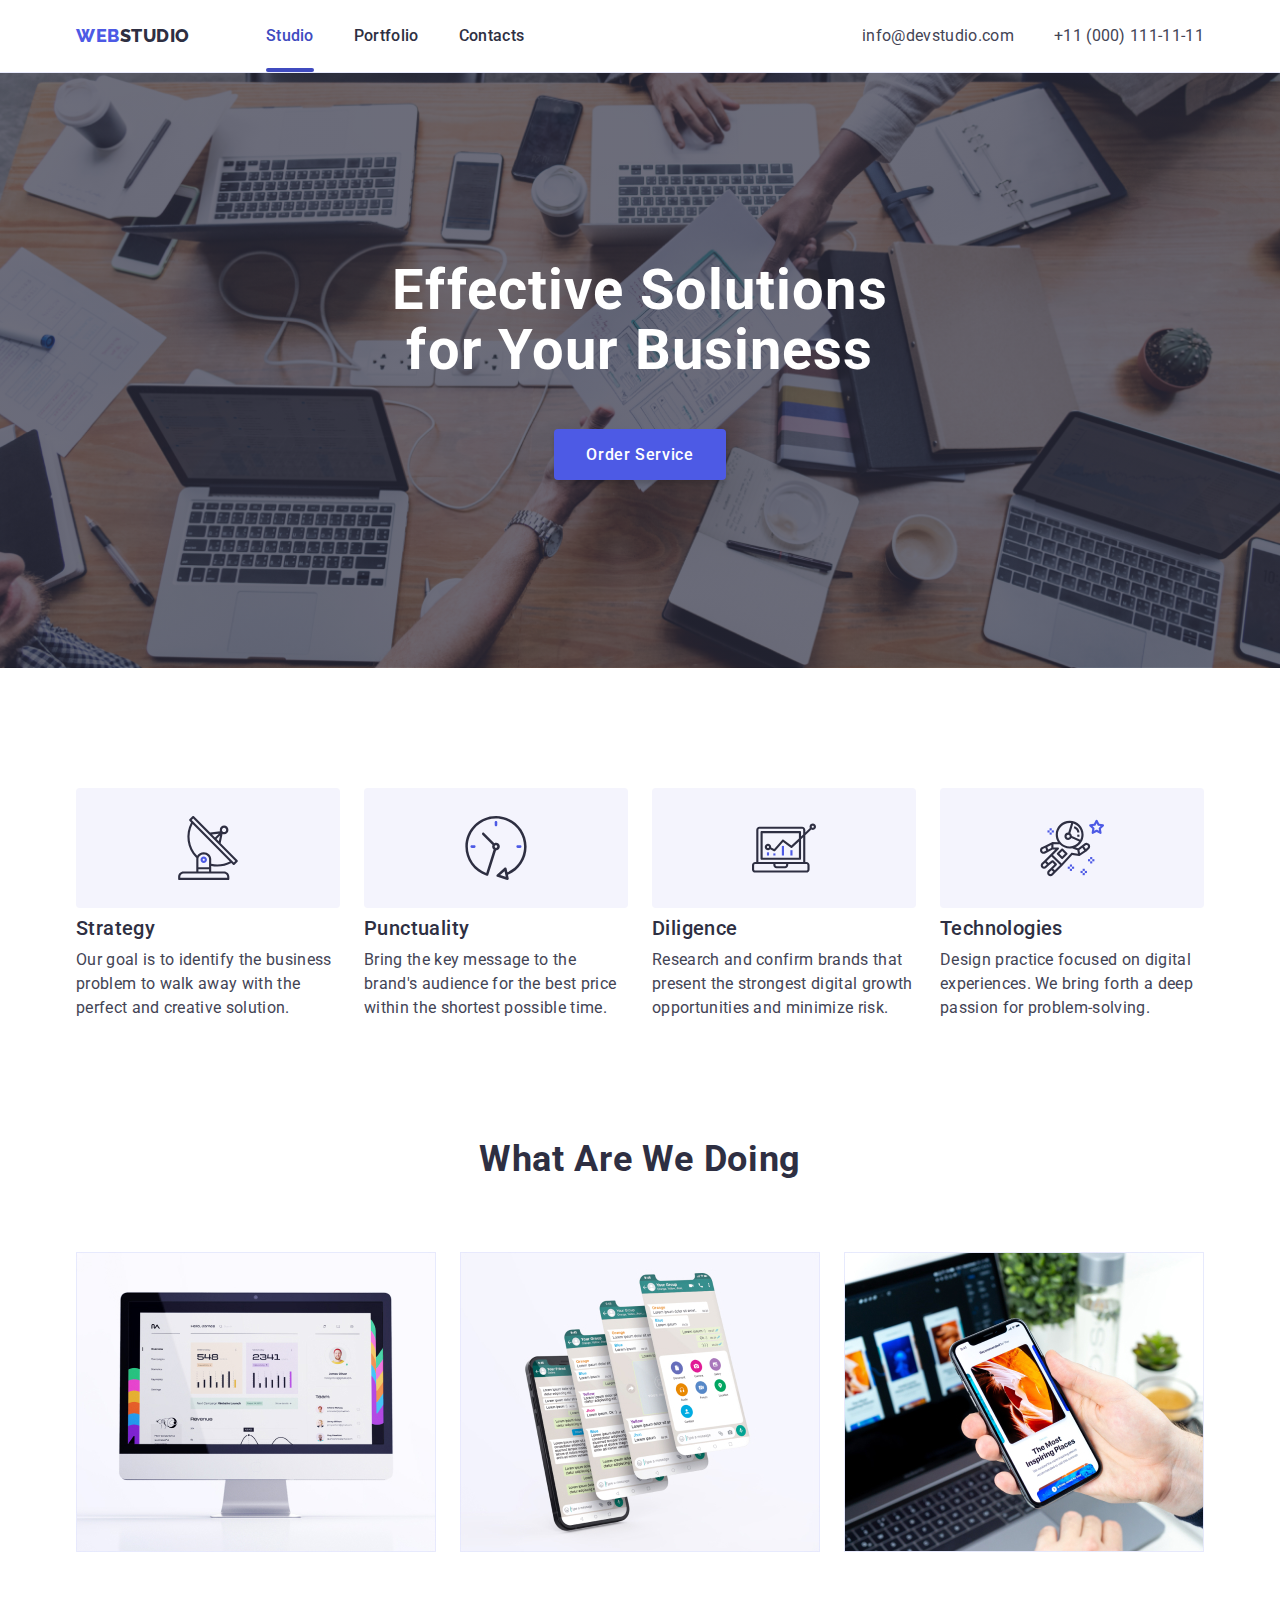
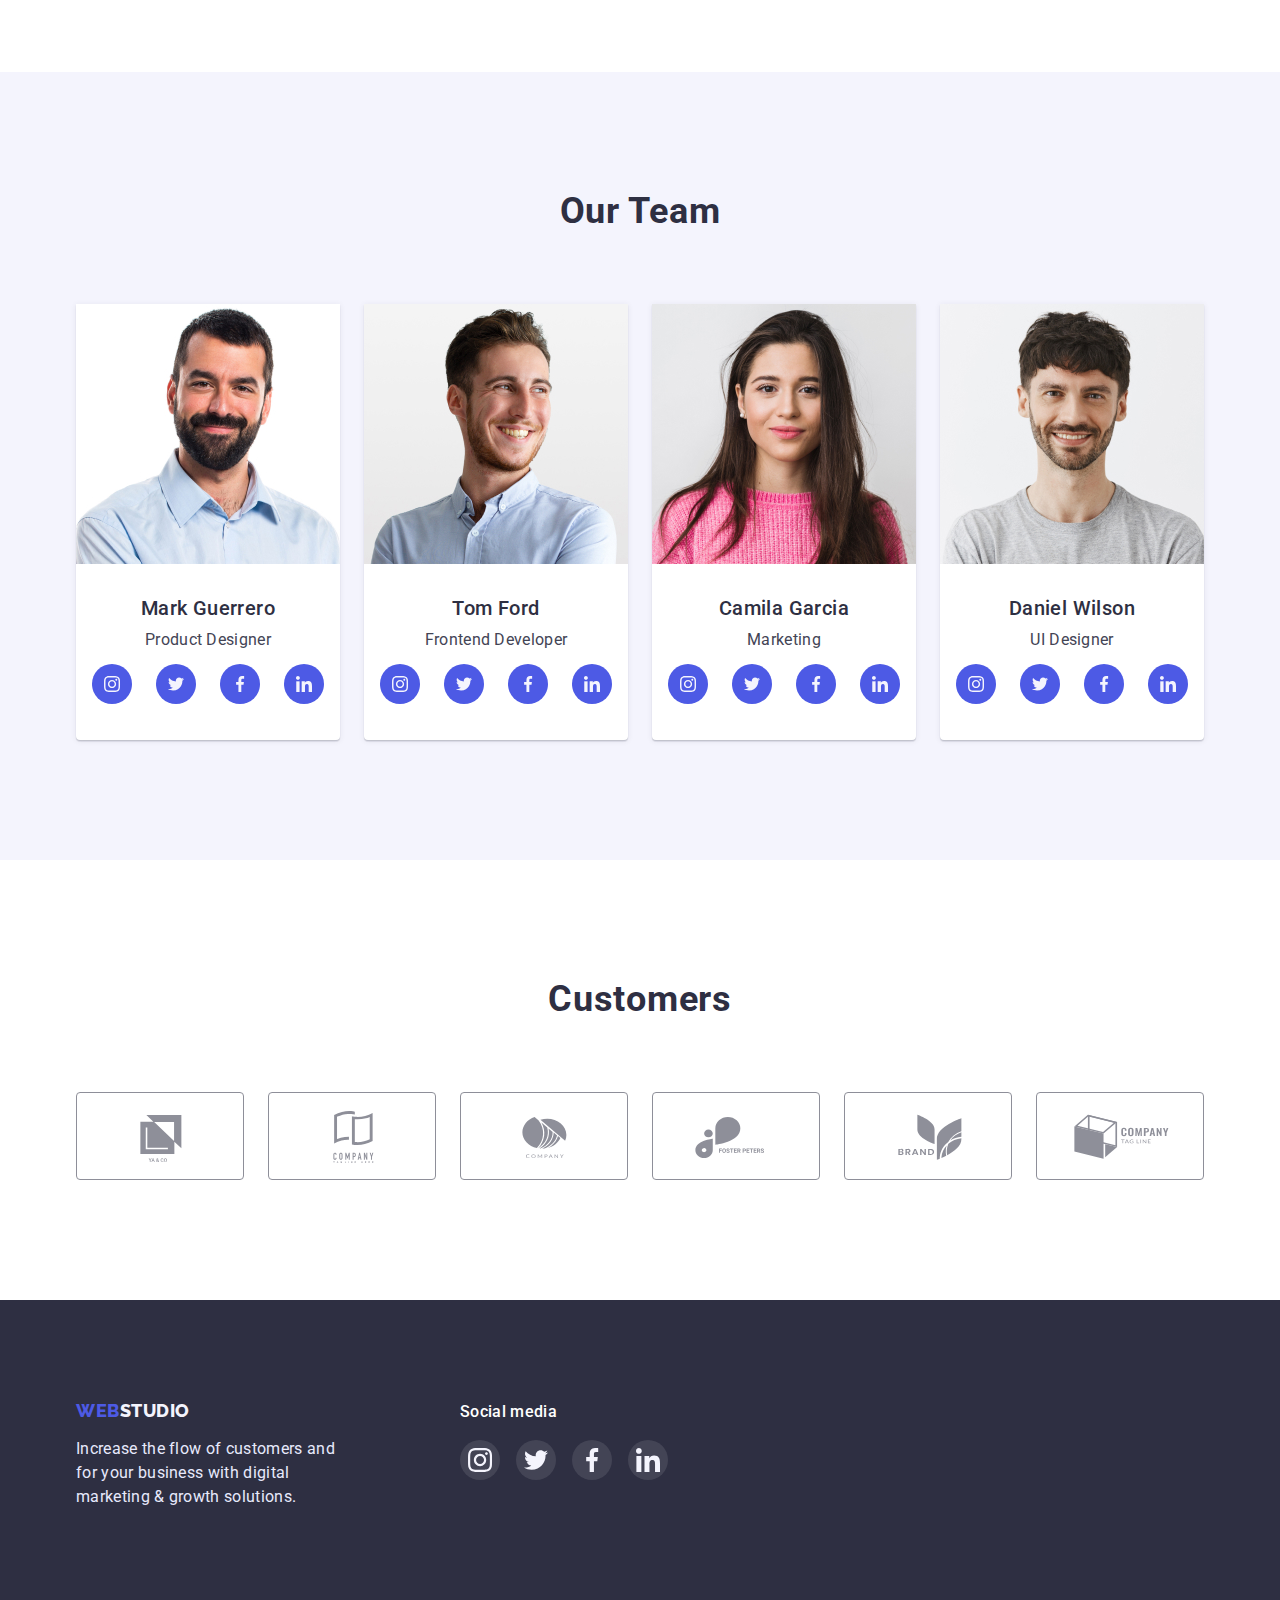
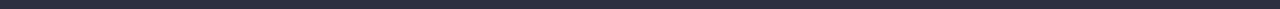
==== index.html @ feeb9d18 "added new files" ====
<!DOCTYPE html>
<html lang="en">
  <head>
    <meta charset="UTF-8" />
    <meta http-equiv="X-UA-Compatible" content="IE=edge" />
    <meta name="viewport" content="width=device-width, initial-scale=1.0" />
    <title>WebStudio</title>
    <link rel="stylesheet" href="./css/normalize.css" />
    <link rel="preconnect" href="https://fonts.googleapis.com" />
    <link rel="preconnect" href="https://fonts.gstatic.com" crossorigin />
    <link
      href="https://fonts.googleapis.com/css2?family=Raleway:wght@700&family=Roboto:wght@400;500;700;900&display=swap"
      rel="stylesheet"
    />
    <link rel="stylesheet" href="./css/styles.css" />
  </head>

  <body>
    <!-- HEADER -->
    <header class="header">
      <div class="container">
        <nav class="navigation">
          <a class="logo link" href="./index.html">
            <span class="logo-web">Web</span>Studio</a
          >
          <ul class="menu list">
            <li class="menu-item">
              <a class="menu-link link active" href="./index.html">Studio</a>
            </li>
            <li class="menu-item">
              <a class="menu-link link" href="./portfolio.html">Portfolio</a>
            </li>
            <li class="menu-item">
              <a class="menu-link link" href="">Contacts</a>
            </li>
          </ul>

          <ul class="contact-block list">
            <li class="contact-item">
              <a class="contact-mail link" href="mailto:info@devstudio.com"
                >info@devstudio.com</a
              >
            </li>
            <li class="contact-item">
              <a class="contact-number link" href="tel:+11(000)111-11-11"
                >+11 (000) 111-11-11</a
              >
            </li>
          </ul>
        </nav>
      </div>
    </header>

    <main>
      <!-- HERO -->
      <section class="hero">
        <div class="container">
          <h1 class="hero-title">Effective Solutions for Your Business</h1>
          <button class="hero-btn" type="button" data-modal-open>Order Service</button>
        </div>
      </section>

      <!--Section 1 Description-->
      <section class="description">
        <div class="container">
          <ul class="main-description list">
            <li class="block-description">
              <h3 class="main-description-title">Strategy</h3>
              <p class="text-description">
                Our goal is to identify the business problem to walk away with
                the perfect and creative solution.
              </p>
            </li>
            <li class="block-description">
              <h3 class="main-description-title">Punctuality</h3>
              <p class="text-description">
                Bring the key message to the brand's audience for the best price
                within the shortest possible time.
              </p>
            </li>
            <li class="block-description">
              <h3 class="main-description-title">Diligence</h3>
              <p class="text-description">
                Research and confirm brands that present the strongest digital
                growth opportunities and minimize risk.
              </p>
            </li>
            <li class="block-description">
              <h3 class="main-description-title">Technologies</h3>
              <p class="text-description">
                Design practice focused on digital experiences. We bring forth a
                deep passion for problem-solving.
              </p>
            </li>
          </ul>
        </div>
      </section>

      <!--Section 2 What are we doing-->
      <section class="function">
        <div class="container">
          <h2 class="fuction-title">What are we doing</h2>
          <ul class="functin-list list">
            <li class="function-description">
              <img
                src="./images/img1.jpg"
                alt="Monitor"
                width="360"
                height="300"
              />
            </li>
            <li class="function-description">
              <img
                src="./images/img2.jpeg"
                alt="Mobile app"
                width="360"
                height="300"
              />
            </li>
            <li class="function-description">
              <img
                src="./images/img3.jpeg"
                alt="The Most Inspiring Place"
                width="360"
                height="300"
              />
            </li>
          </ul>
        </div>
      </section>

      <!--Section 3  Our Team-->
      <section class="team">
        <div class="container">
          <h2 class="team-title">Our Team</h2>
          <ul class="team-list list">
            <li class="team-block">
              <img
                src="./images/img4.jpeg"
                alt="Mark Guerrero"
                width="264"
                height="260"
              />
              <h3 class="team-name">Mark Guerrero</h3>
              <p class="team-post">Product Designer</p>
              <ul class="team-soc-list list">
                <li class="team-soc-item">
                  <a href="#" class="team-soc-link link">
                    <svg class="team-soc-icon" weight="16" height="16">
                      <use href="./images/sprite.svg#icon-instagram"></use>
                    </svg>
                  </a>
                </li>
                <li class="team-soc-item">
                  <a href="#" class="team-soc-link link">
                    <svg class="team-soc-icon" weight="16" height="16">
                      <use href="./images/sprite.svg#icon-twitter"></use>
                    </svg>
                  </a>
                </li>
                <li class="team-soc-item">
                  <a href="#" class="team-soc-link link">
                    <svg class="team-soc-icon" weight="16" height="16">
                      <use href="./images/sprite.svg#icon-facebook"></use>
                    </svg>
                  </a>
                </li>
                <li class="team-soc-item">
                  <a href="#" class="team-soc-link link">
                    <svg class="team-soc-icon" weight="16" height="16">
                      <use href="./images/sprite.svg#icon-linkedin"></use>
                    </svg>
                  </a>
                </li>
              </ul>
            </li>
            <li class="team-block">
              <img
                src="./images/img5.jpeg"
                alt="Tom Ford"
                width="264"
                height="260"
              />
              <h3 class="team-name">Tom Ford</h3>
              <p class="team-post">Frontend Developer</p>
              <ul class="team-soc-list list">
                <li class="team-soc-item">
                  <a href="#" class="team-soc-link link">
                    <svg class="team-soc-icon" weight="16" height="16">
                      <use href="./images/sprite.svg#icon-instagram"></use>
                    </svg>
                  </a>
                </li>
                <li class="team-soc-item">
                  <a href="#" class="team-soc-link link">
                    <svg class="team-soc-icon" weight="16" height="16">
                      <use href="./images/sprite.svg#icon-twitter"></use>
                    </svg>
                  </a>
                </li>
                <li class="team-soc-item">
                  <a href="#" class="team-soc-link link">
                    <svg class="team-soc-icon" weight="16" height="16">
                      <use href="./images/sprite.svg#icon-facebook"></use>
                    </svg>
                  </a>
                </li>
                <li class="team-soc-item">
                  <a href="#" class="team-soc-link link">
                    <svg class="team-soc-icon" weight="16" height="16">
                      <use href="./images/sprite.svg#icon-linkedin"></use>
                    </svg>
                  </a>
                </li>
              </ul>
            </li>
            <li class="team-block">
              <img
                src="./images/img6.jpeg"
                alt="Camila Garcia"
                width="264"
                height="260"
              />
              <h3 class="team-name">Camila Garcia</h3>
              <p class="team-post">Marketing</p>
              <ul class="team-soc-list list">
                <li class="team-soc-item">
                  <a href="#" class="team-soc-link link">
                    <svg class="team-soc-icon" weight="16" height="16">
                      <use href="./images/sprite.svg#icon-instagram"></use>
                    </svg>
                  </a>
                </li>
                <li class="team-soc-item">
                  <a href="#" class="team-soc-link link">
                    <svg class="team-soc-icon" weight="16" height="16">
                      <use href="./images/sprite.svg#icon-twitter"></use>
                    </svg>
                  </a>
                </li>
                <li class="team-soc-item">
                  <a href="#" class="team-soc-link link">
                    <svg class="team-soc-icon" weight="16" height="16">
                      <use href="./images/sprite.svg#icon-facebook"></use>
                    </svg>
                  </a>
                </li>
                <li class="team-soc-item">
                  <a href="#" class="team-soc-link link">
                    <svg class="team-soc-icon" weight="16" height="16">
                      <use href="./images/sprite.svg#icon-linkedin"></use>
                    </svg>
                  </a>
                </li>
              </ul>
            </li>
            <li class="team-block">
              <img
                src="./images/img7.jpeg"
                alt="Daniel Wilson"
                width="264"
                height="260"
              />
              <h3 class="team-name">Daniel Wilson</h3>
              <p class="team-post">UI Designer</p>
              <ul class="team-soc-list list">
                <li class="team-soc-item">
                  <a href="#" class="team-soc-link link">
                    <svg class="team-soc-icon" weight="16" height="16">
                      <use href="./images/sprite.svg#icon-instagram"></use>
                    </svg>
                  </a>
                </li>
                <li class="team-soc-item">
                  <a href="#" class="team-soc-link link">
                    <svg class="team-soc-icon" weight="16" height="16">
                      <use href="./images/sprite.svg#icon-twitter"></use>
                    </svg>
                  </a>
                </li>
                <li class="team-soc-item">
                  <a href="#" class="team-soc-link link">
                    <svg class="team-soc-icon" weight="16" height="16">
                      <use href="./images/sprite.svg#icon-facebook"></use>
                    </svg>
                  </a>
                </li>
                <li class="team-soc-item">
                  <a href="#" class="team-soc-link link">
                    <svg class="team-soc-icon" weight="16" height="16">
                      <use href="./images/sprite.svg#icon-linkedin"></use>
                    </svg>
                  </a>
                </li>
              </ul>
            </li>
          </ul>
        </div>
      </section>

      <!--Section 4  CUSTOMERS-->
      <section class="customer">
        <div class="container">
          <h2 class="customer-title">Customers</h2>
          <ul class="customer-list-company list">
            <li class="customer-list-item">
              <a href="#" class="customer-link-company">
                <svg class="customer-icon" width="104" height="56">
                  <use href="./images/sprite.svg#icon-ya-co"></use>
                </svg>
              </a>
            </li>
            <li class="customer-list-item">
              <a href="#" class="customer-link-company">
                <svg class="customer-icon" width="104" height="56">
                  <use href="./images/sprite.svg#icon-tagline"></use>
                </svg>
              </a>
            </li>
            <li class="customer-list-item">
              <a href="#" class="customer-link-company">
                <svg class="customer-icon" width="104" height="56">
                  <use href="./images/sprite.svg#icon-company"></use>
                </svg>
              </a>
            </li>
            <li class="customer-list-item">
              <a href="#" class="customer-link-company">
                <svg class="customer-icon" width="104" height="56">
                  <use href="./images/sprite.svg#icon-foster-peters"></use>
                </svg>
              </a>
            </li>
            <li class="customer-list-item">
              <a href="#" class="customer-link-company">
                <svg class="customer-icon" width="104" height="56">
                  <use href="./images/sprite.svg#icon-brand"></use>
                </svg>
              </a>
            </li>
            <li class="customer-list-item">
              <a href="#" class="customer-link-company">
                <svg class="customer-icon" width="104" height="56">
                  <use href="./images/sprite.svg#icon-tag-line"></use>
                </svg>
              </a>
            </li>
          </ul>
        </div>
      </section>
    </main>

    <!--Footer-->
    <footer class="footer">
      <div class="container">
        <div>
          <a class="logo-footer link" href="./index.html">
            <span class="logo-web">Web</span>Studio
          </a>
          <p class="footer-text">
            Increase the flow of customers and for your business with digital
            marketing & growth solutions.
          </p>
        </div>

        <div class="social-media">
          <h3 class="social-media-title">Social media</h3>
          <ul class="footer-soc-list list">
            <li class="footer-soc-item">
              <a href="#" class="footer-soc-link link">
                <svg class="footer-soc-icon" weight="24" height="24">
                  <use href="./images/sprite.svg#icon-instagram"></use>
                </svg>
              </a>
            </li>
            <li class="footer-soc-item">
              <a href="#" class="footer-soc-link link">
                <svg class="footer-soc-icon" weight="24" height="24">
                  <use href="./images/sprite.svg#icon-twitter"></use>
                </svg>
              </a>
            </li>
            <li class="footer-soc-item">
              <a href="#" class="footer-soc-link link">
                <svg class="footer-soc-icon" weight="24" height="24">
                  <use href="./images/sprite.svg#icon-facebook"></use>
                </svg>
              </a>
            </li>
            <li class="footer-soc-item">
              <a href="#" class="footer-soc-link link">
                <svg class="footer-soc-icon" weight="24" height="24">
                  <use href="./images/sprite.svg#icon-linkedin"></use>
                </svg>
              </a>
            </li>
          </ul>
        </div>
      </div>
    </footer>

    <div class="backdrop is-hidden" data-modal>
      <div class="modal">
        <button type="button" class="modal-close-btn" data-modal-close>
          <svg class="modal-close-icon" width="8" height="8">
            <use href="./images/sprite.svg#icon-close"></use>
          </svg>
        </button>
      </div>
    </div>

    <script src="./js/modal.js"></script>

  </body>
</html>
---- css/styles.css ----
:root {
  --accent-color: #4d5ae5;
  --title-color: #2e2f42;
  --main-text-color: #434455;
  --accent-light-color: #ffffff;
  --transition-duration-and-funs: 250ms cubic-bezier(0.4, 0, 0.2, 1);
}

* {
  margin: 0;
  padding: 0;
  box-sizing: border-box;
}

body {
  font-family: "Roboto", sans-serif;
  color: var(--title-color);
  font-weight: 700;
}

h1,
h2,
h3,
h4,
p {
  margin: 0;
}

ul {
  margin: 0;
  padding-left: 0;
}

img {
  display: block;
}
button {
  cursor: pointer;
}

.container {
  width: 1158px;
  padding-left: 15px;
  padding-right: 15px;
  margin: 0 auto;
}

.link {
  display: inline-block;
  text-decoration: none;
}

/*-------- HEDER -------- */
.header {
  padding-top: 24px;
  padding-bottom: 24px;

  border-bottom: 1px solid #e7e9fc;
}

.navigation {
  display: flex;
  align-items: center;
}

.navigation ul {
  display: flex;
}

.logo {
  margin-right: 76px;

  font-family: "Raleway";
  font-weight: 800;
  font-size: 18px;
  line-height: 1.33;
  letter-spacing: 0.03em;
  text-transform: uppercase;
  color: var(--title-color);
}

.logo-web {
  color: var(--accent-color);
}

.menu-item {
  position: relative;
}

.menu-item:not(:last-child) {
  margin-right: 40px;
}

.menu-link {
  position: relative;
  font-weight: 500;
  font-size: 16px;
  line-height: 1.5;
  letter-spacing: 0.02em;
  color: var(--title-color);
  transition: color var(--transition-duration-and-funs);
}

.active {
  color: #404bbf;
}

.menu-link.active::after {
  position: absolute;
  left: 0;
  bottom: -24px;
  width: 100%;
  height: 4px;
  content: "";
  
  background-color: #404bbf;
  border-radius: 2px;
}

.menu-link:hover,
.menu-link:focus {
  color: var(--accent-color);
}

.contact-block {
  margin-left: auto;
}

.contact-item:not(:last-child) {
  margin-right: 40px;
}

.contact-mail {
  font-weight: 400;
  font-size: 16px;
  line-height: 1.5;
  letter-spacing: 0.02em;
  color: var(--main-text-color);
  transition: color var(--transition-duration-and-funs);
}

.contact-number {
  font-weight: 400;
  font-size: 16px;
  line-height: 1.5;
  letter-spacing: 0.02em;
  color: var(--main-text-color);
  transition: color var(--transition-duration-and-funs);
}

.contact-number:hover,
.contact-number:focus {
  color: var(--accent-color);
}

.list {
  list-style: none;
}

.contact-mail:hover,
.contact-mail:focus {
  color: var(--accent-color);
}

/* ------- HERO -------- */

.hero {
  padding-top: 188px;
  padding-bottom: 188px;
  max-width: 1440px;
  margin: 0 auto;

  background-color: var(--title-color);
  background-image: linear-gradient(
      rgba(46, 47, 66, 0.7),
      rgba(46, 47, 66, 0.7)
    ),
    url(../images/people-office.jpeg);
  background-repeat: no-repeat;
  background-size: cover;
  background-position: center;

  /* text-align: center; */
}

.hero .container {
  display: flex;
  flex-direction: column;
  gap: 48px;
  align-items: center;
}

.hero-title {
  display: block;
  max-width: 500px;

  font-size: 56px;
  line-height: 1.07;
  text-align: center;
  letter-spacing: 0.02em;
  color: var(--accent-light-color);
}

.hero-btn {
  display: inline-block;
  padding: 16px 32px 16px 32px;

  font-family: "Roboto", sans-serif;
  font-weight: 500;
  font-size: 16px;
  line-height: 1.19;
  letter-spacing: 0.04em;
  color: var(--accent-light-color);
  background: var(--accent-color);

  box-shadow: 0px 4px 4px rgba(0, 0, 0, 0.15);
  border: var(--accent-color);
  border-radius: 4px;
  transition: background-color var(--transition-duration-and-funs);
}

.hero-btn:hover,
.hero-btn:focus {
  background-color: #404bbf;
  bottom: none;
}

/* ------- Section 1 Description ------- */

.description {
  padding-top: 120px;
  padding-bottom: 120px;
}

.main-description {
  display: flex;
  gap: 24px;

  font-size: 20px;
  line-height: 1.2;
  letter-spacing: 0.02em;
  color: var(--title-color);
}

.main-description-title {
  margin-bottom: 8px;
  margin-top: 8px;
  font-weight: 500;
  font-size: 20px;
  line-height: 1.2;
}

.block-description {
  width: calc((100% - 72px) / 4);
}

.block-description::before {
  display: block;
  content: "";
  height: 120px;
  background-repeat: no-repeat;
  background-position: center;
  background-color: #f4f4fd;
  border-radius: 4px;
}

.block-description:nth-child(1)::before {
  background-image: url(../images/antenna.svg);
}

.block-description:nth-child(2)::before {
  background-image: url(../images/clock.svg);
}

.block-description:nth-child(3)::before {
  background-image: url(../images/diagram.svg);
}

.block-description:nth-child(4)::before {
  background-image: url(../images/astronaut.svg);
}

.text-description {
  font-weight: 400;
  font-size: 16px;
  line-height: 1.5;
  letter-spacing: 0.02em;
  color: var(--main-text-color);
}

/* <!----- Section 2 What are we doing -----> */

.function {
  padding-bottom: 120px;
}

.fuction-title {
  margin-bottom: 72px;
  font-weight: 700;
  font-size: 36px;
  line-height: 1.11;
  text-align: center;
  letter-spacing: 0.02em;
  text-transform: capitalize;
  color: var(--title-color);
}
.functin-list {
  display: flex;
  gap: 24px;
}

/* ------- Section 3  Our Team -------- */

.team {
  padding-top: 120px;
  padding-bottom: 120px;
  background: #f4f4fd;
}
.team-title {
  margin-bottom: 72px;
  font-weight: 700;
  font-size: 36px;
  line-height: 1.11;
  text-align: center;
  letter-spacing: 0.02em;
  text-transform: capitalize;
  color: var(--title-color);
}
.team-list {
  display: flex;
  gap: 24px;
}
.team-block {
  background: var(--accent-light-color);

  box-shadow: 0px 1px 6px rgba(46, 47, 66, 0.08),
    0px 1px 1px rgba(46, 47, 66, 0.16), 0px 2px 1px rgba(46, 47, 66, 0.08);
  border-radius: 0px 0px 4px 4px;
}
.team-name {
  margin-top: 32px;
  margin-bottom: 8px;

  font-weight: 500;
  font-size: 20px;
  line-height: 1.2;
  text-align: center;
  letter-spacing: 0.02em;
  color: var(--title-color);
}
.team-post {
  margin-bottom: 32px;
  font-weight: 400;
  font-size: 16px;
  line-height: 1.5;
  text-align: center;
  letter-spacing: 0.02em;
  color: var(--main-text-color);
  margin-bottom: 12px;
}

.team-soc-list {
  display: flex;
  justify-content: center;
  gap: 24px;
  padding-bottom: 36px;
}

.team-soc-item {
  width: 40px;
  height: 40px;
}

.team-soc-link {
  display: flex;
  align-items: center;
  justify-content: center;
  width: 100%;
  height: 100%;
  background-color: var(--accent-color);
  border-radius: 50%;
  transition: background-color var(--transition-duration-and-funs);
}

.team-soc-link:hover,
.team-soc-link:focus {
  background-color: #404bbf;
}

.team-soc-icon {
  fill: #f4f4fd;
}

/* ----------- CUSTOMER ---------- */

.customer {
  padding-top: 120px;
  padding-bottom: 120px;
}

.customer-title {
  margin-bottom: 72px;
  font-weight: 700;
  font-size: 36px;
  line-height: 1.11;
  text-align: center;
  letter-spacing: 0.02em;
  text-transform: capitalize;
  color: var(--title-color);
}

.customer-list-company {
  display: flex;
  gap: 24px;
}

.customer-list-item {
  display: flex;
  width: 168px;
  height: 88px;
  align-items: center;
  justify-content: center;
}

.customer-link-company {
  display: flex;
  width: 100%;
  height: 100%;
  align-items: center;
  justify-content: center;
  border: 1px solid #8e8f99;
  border-radius: 4px;
  transition: border var(--transition-duration-and-funs),
    border-radius var(--transition-duration-and-funs);
}

.customer-link-company:hover,
.customer-link-company:focus {
  border: 1px solid #404bbf;
  border-radius: 4px;
}

.customer-icon {
  fill: #8e8f99;
  transition: fill var(--transition-duration-and-funs);
}

.customer-link-company:hover .customer-icon,
.customer-link-company:focus .customer-icon {
  fill: #404bbf;
}

/* ----------- FOOTER ---------- */

.footer {
  padding-top: 100px;
  padding-bottom: 100px;
  background: var(--title-color);
}

.footer > .container {
  display: flex;
  align-items: baseline;
  gap: 120px;
}

.logo-footer {
  margin-bottom: 16px;
  display: inline-block;
  font-family: "Raleway";
  font-weight: 800;
  font-size: 18px;
  line-height: 1.17;
  letter-spacing: 0.03em;
  text-transform: uppercase;
  color: #f4f4fd;
}

.footer-text {
  display: block;
  width: 264px;
  height: 72px;

  font-weight: 400;
  font-size: 16px;
  line-height: 1.5;
  letter-spacing: 0.02em;
  color: #e7e9fc;
}

.footer .social-media {
  display: flex;
  flex-direction: column;
}

.social-media-title {
  font-weight: 500;
  font-size: 16px;
  line-height: 1.5;
  letter-spacing: 0.02em;
  color: #ffffff;
  margin-bottom: 16px;
}

.footer-soc-list {
  display: flex;
  justify-content: center;
  gap: 16px;
  /* padding-bottom: 36px; */
}

.footer-soc-item {
  width: 40px;
  height: 40px;
}

.footer-soc-link {
  display: flex;
  align-items: center;
  justify-content: center;
  width: 100%;
  height: 100%;
  background: rgba(255, 255, 255, 0.1);
  border-radius: 50%;
  transition: background var(--transition-duration-and-funs);
}

.footer-soc-link:hover,
.footer-soc-link:focus {
  background: #31d0aa;
}

.footer-soc-icon {
  fill: #f4f4fd;
}

/* ================ PORTFOLIO =============== */

.filter {
  padding-top: 96px;
  padding-bottom: 120px;
}

.filter-list {
  margin-bottom: 72px;

  display: flex;
  gap: 24px;
  justify-content: center;
}
.filter-item {
  display: flex;
}
.filter-btn {
  display: flex;
  justify-content: center;
  align-items: center;
  padding: 12px 24px;

  height: 48px;

  font-family: inherit;
  font-weight: 500;
  font-size: 16px;
  line-height: 1.5;
  text-align: center;
  letter-spacing: 0.04em;
  color: var(--accent-color);

  background: #f4f4fd;
  border: 1px solid #e7e9fc;
  border-radius: 4px;
  transition: background var(--transition-duration-and-funs),
    color var(--transition-duration-and-funs),
    border var(--transition-duration-and-funs),
}
.filter-btn:hover,
.filter-btn:focus {
  background: var(--accent-color);
  color: var(--accent-light-color);
  border: 1px solid var(--accent-color);
}

/* ----------- GALLERY ---------- */

.gallery-list {
  display: flex;
  flex-wrap: wrap;
  gap: 48px 24px;
}

.gallery-item {
  max-width: 360px;

  font-size: 20px;
  line-height: 1.2;
  letter-spacing: 0.02em;
  color: var(--title-color);
}

.gallery-card-wrapper {
  position: relative;
  overflow: hidden;
}

.overlay {
  position: absolute;
  left: 0;
  top: 0;
  width: 100%;
  height: 100%;

  padding-top: 40px;
  padding-left: 32px;
  padding-right: 32px;
  overflow: auto;

  transform: translate(0, 100%);
  transition: transform var(--transition-duration-and-funs);

  font-weight: 400;
  font-size: 16px;
  line-height: 1.5;
  letter-spacing: 0.02em;
  color: #f4f4fd;
  background-color: var(--accent-color);
}

.gallery-card-link:hover .overlay,
.gallery-card-link:focus .overlay {
  transform: translate(0, 0);
}

.gallery-name {
  padding: 36px 16px;
  border: 1px solid #e7e9fc;
  border-top: none;
}

.gallery-title {
  margin-bottom: 8px;

  font-weight: 500;
  font-size: 20px;
  line-height: 1.2;
  letter-spacing: 0.02em;
  color: var(--title-color);
}

.gallery-text {
  font-weight: 400;
  font-size: 16px;
  line-height: 1.5;
  letter-spacing: 0.02em;
  color: var(--main-text-color);
}

.gallery-card-link {
  transition: box-shadow var(--transition-duration-and-funs);
}

.gallery-card-link:hover,
.gallery-card-link:focus {
  box-shadow: 0px 1px 6px rgba(46, 47, 66, 0.08),
    0px 1px 1px rgba(46, 47, 66, 0.16), 0px 2px 1px rgba(46, 47, 66, 0.08);
}

/* ----------- MODAL WINDOW ---------- */

.backdrop {
  position: fixed;
  top: 0;
  left: 0;
  z-index: 100;
  width: 100%;
  height: 100%;
  background: rgba(46, 47, 66, 0.4);

  transition: opacity var(--transition-duration-and-funs),
    visibility var(--transition-duration-and-funs);
}

.backdrop.is-hidden {
  opacity: 0;
  visibility: hidden;
  pointer-events: none;
}

.modal {
  position: absolute;
  top: 50%;
  left: 50%;
  transform: translate(-50%, -50%) scale(1);

  width: 408px;
  min-height: 576px;
  background-color: #fcfcfc;
  box-shadow: 0px 1px 1px rgba(0, 0, 0, 0.14), 0px 1px 3px rgba(0, 0, 0, 0.12),
    0px 2px 1px rgba(0, 0, 0, 0.2);
  border-radius: 4px;
  transition: transform var(--transition-duration-and-funs);

}

.backdrop.is-hidden .modal {
  transform: translate(-50%, -50%) scale(0);
}

.modal-close-btn {
  position: absolute;
  top: 24px;
  right: 24px;
  display: flex;
  justify-content: center;
  align-items: center;
  width: 24px;
  height: 24px;
  padding: 0;
  background-color: #e7e9fc;
  border: 1px solid rgba(0, 0, 0, 0.1);
  border-radius: 50%;
  transition: background-color var(--transition-duration-and-funs);
}

.modal-close-btn:hover,
.modal-close-btn:focus {
  background-color: #404bbf;
}

.modal-close-icon {
  transition: fill var(--transition-duration-and-funs);
}

.modal-close-btn:hover .modal-close-icon,
.modal-close-btn:focus .modal-close-icon {
  fill: var(--accent-light-color);
}
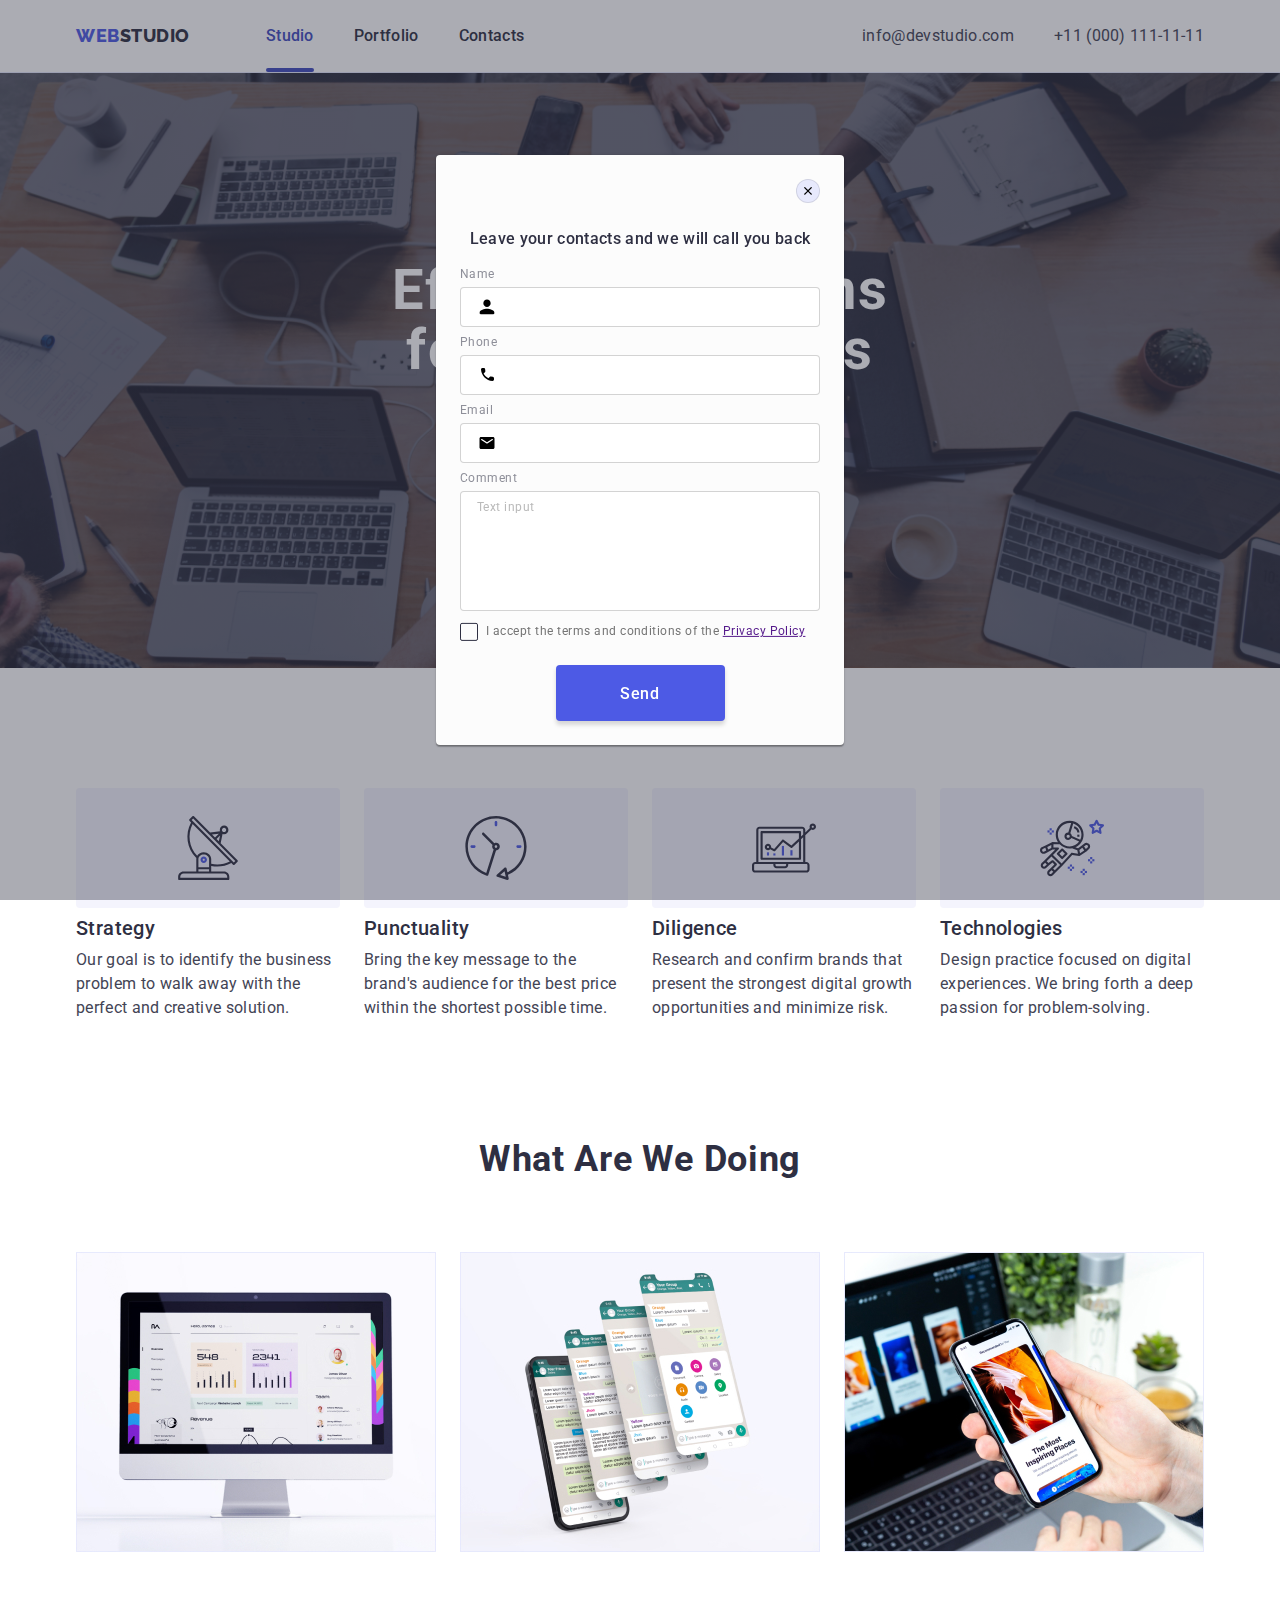
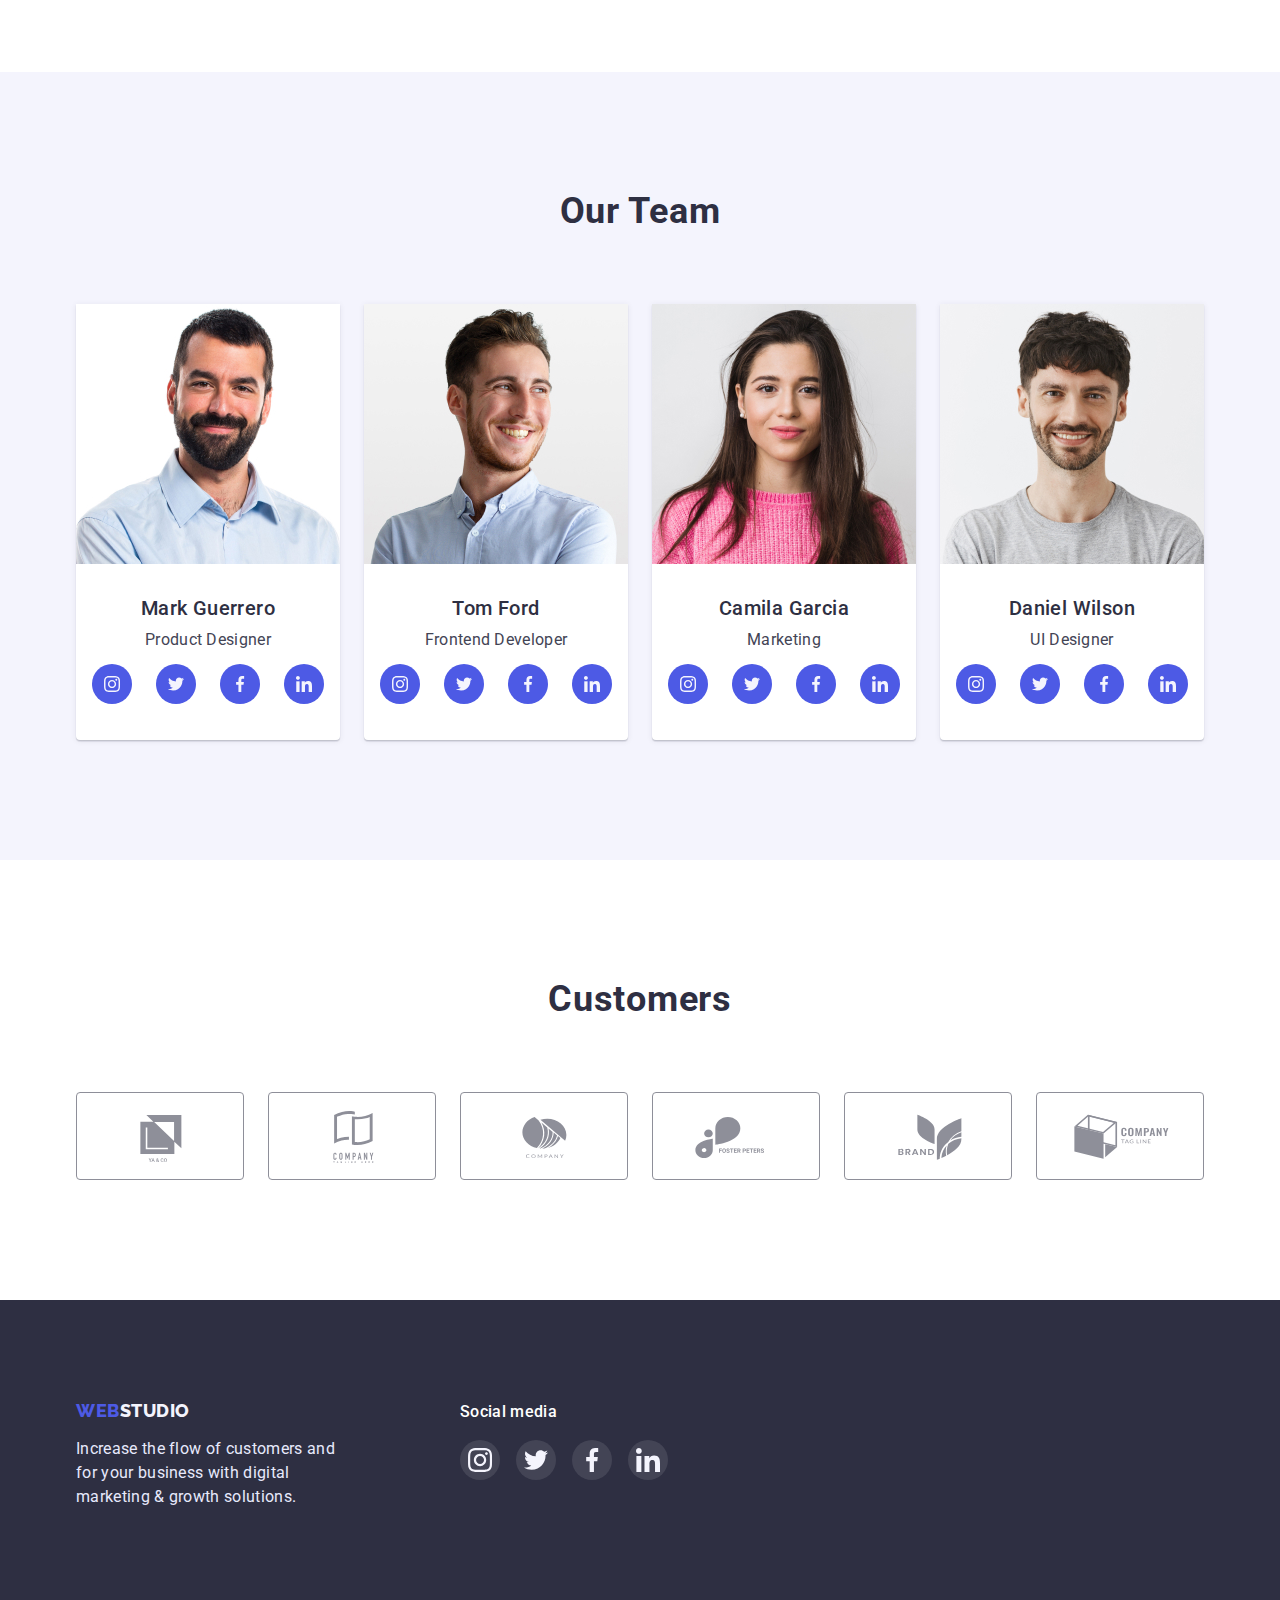
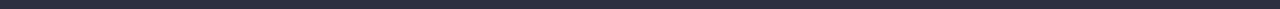
==== commit cd537702: "add forma" ====
--- a/index.html
+++ b/index.html
@@ -56,7 +56,9 @@
       <section class="hero">
         <div class="container">
           <h1 class="hero-title">Effective Solutions for Your Business</h1>
-          <button class="hero-btn" type="button" data-modal-open>Order Service</button>
+          <button class="hero-btn" type="button" data-modal-open>
+            Order Service
+          </button>
         </div>
       </section>
 
@@ -399,17 +401,83 @@
       </div>
     </footer>
 
-    <div class="backdrop is-hidden" data-modal>
+    <div class="backdrop" data-modal>
       <div class="modal">
         <button type="button" class="modal-close-btn" data-modal-close>
           <svg class="modal-close-icon" width="8" height="8">
             <use href="./images/sprite.svg#icon-close"></use>
           </svg>
         </button>
+        <p class="modal-form-title">
+          Leave your contacts and we will call you back
+        </p>
+        <form class="modal-form">
+          <label class="modal-form-field">
+            <span class="modal-form-input-desk">Name</span>
+            <span class="modal-form-input-wrapper">
+              <input
+                type="text"
+                name="user_name"
+                class="modal-form-input"
+                required
+                pattern="[a-zA-Zа-яА-Я]+"
+                minlength="2"
+              />
+              <svg class="modal-form-input-icon" weight="18" height="18">
+                <use href="./images/sprite.svg#icon-person"></use>
+              </svg>
+            </span>
+          </label>
+          <label class="modal-form-field">
+            <span class="modal-form-input-desk">Phone</span>
+            <span class="modal-form-input-wrapper">
+              <input
+                type="tel"
+                name="user_phone"
+                class="modal-form-input"
+                required
+                pattern="[0-9]{3}-[0-9]{3}-[0-9]{2}-[0-9]{2}"
+                title="xxx-xxx-xx-xx"
+              />
+              <svg class="modal-form-input-icon">
+                <use href="./images/sprite.svg#icon-phone"></use>
+              </svg>
+            </span>
+          </label>
+
+          <label class="modal-form-field">
+            <span class="modal-form-input-desk">Email</span>
+            <span class="modal-form-input-wrapper">
+              <input type="email" name="user_email" class="modal-form-input" />
+              <svg class="modal-form-input-icon">
+                <use href="./images/sprite.svg#icon-email"></use>
+              </svg>
+            </span>
+          </label>
+
+          <label class="modal-form-field">
+            <span class="modal-form-input-desk">Comment</span>
+            <textarea
+              name="user_message"
+              class="modal-form-message"
+              placeholder="Text input"
+            ></textarea>
+          </label>
+          <input
+            id="user-policy"
+            type="checkbox"
+            name="user_policy"
+            class="modal-form-check visually-hidden"
+          />
+          <label for="user-policy" class="modal-form-check-desk"
+            >I accept the terms and conditions of the&nbsp;
+            <a href="">Privacy Policy</a>
+          </label>
+          <button type="submit" class="modal-form-submit">Send</button>
+        </form>
       </div>
     </div>
 
     <script src="./js/modal.js"></script>
-
   </body>
 </html>
--- a/css/styles.css
+++ b/css/styles.css
@@ -43,6 +43,19 @@
   padding-left: 15px;
   padding-right: 15px;
   margin: 0 auto;
+}
+
+.visually-hidden {
+  position: absolute;
+  white-space: nowrap;
+  width: 1px;
+  height: 1px;
+  overflow: hidden;
+  border: 0;
+  padding: 0;
+  clip: rect(0 0 0 0);
+  clip-path: inset(50%);
+  margin: -1px;
 }
 
 .link {
@@ -112,7 +125,7 @@
   width: 100%;
   height: 4px;
   content: "";
-  
+
   background-color: #404bbf;
   border-radius: 2px;
 }
@@ -572,7 +585,7 @@
   border-radius: 4px;
   transition: background var(--transition-duration-and-funs),
     color var(--transition-duration-and-funs),
-    border var(--transition-duration-and-funs),
+    border var(--transition-duration-and-funs);
 }
 .filter-btn:hover,
 .filter-btn:focus {
@@ -692,6 +705,8 @@
   left: 50%;
   transform: translate(-50%, -50%) scale(1);
 
+  padding: 72px 24px 24px;
+
   width: 408px;
   min-height: 576px;
   background-color: #fcfcfc;
@@ -699,7 +714,6 @@
     0px 2px 1px rgba(0, 0, 0, 0.2);
   border-radius: 4px;
   transition: transform var(--transition-duration-and-funs);
-
 }
 
 .backdrop.is-hidden .modal {
@@ -735,3 +749,156 @@
 .modal-close-btn:focus .modal-close-icon {
   fill: var(--accent-light-color);
 }
+
+/* ----------- MODAL FORM ---------- */
+
+.modal-form {
+  display: flex;
+  flex-direction: column;
+}
+
+.modal-form-title {
+  margin-bottom: 16px;
+  font-weight: 500;
+  font-size: 16px;
+  line-height: 1.5;
+  text-align: center;
+  letter-spacing: 0.02em;
+  color: #2e2f42;
+}
+
+.modal-form-input {
+  width: 100%;
+  height: 40px;
+
+  border: 1px solid rgba(33, 33, 33, 0.2);
+  border-radius: 4px;
+  padding-left: 38px;
+  transition: border-color var(--transition-duration-and-funs);
+}
+
+.modal-form-input:focus {
+  outline: none;
+  border-color: var(--accent-color);
+}
+
+.modal-form-field {
+  margin-bottom: 8px;
+}
+
+.modal-form-input-desk {
+  display: block;
+  font-weight: 400;
+  font-size: 12px;
+  line-height: 1.33;
+  letter-spacing: 0.04em;
+  color: #8e8f99;
+  margin-bottom: 4px;
+}
+
+.modal-form-input-wrapper {
+  position: relative;
+  display: block;
+}
+
+.modal-form-input-icon {
+  position: absolute;
+  top: 50%;
+  left: 16px;
+  transform: translate(0, -50%);
+  display: block;
+  width: 22px;
+  height: 24px;
+  transition: fill var(--transition-duration-and-funs);
+}
+
+.modal-form-input:focus + .modal-form-input-icon {
+  fill: var(--accent-color);
+}
+
+.modal-form-message {
+  resize: none;
+  width: 100%;
+  height: 120px;
+  padding: 8px 16px;
+
+  border: 1px solid rgba(33, 33, 33, 0.2);
+  border-radius: 4px;
+  transition: border-color var(--accent-color);
+}
+
+.modal-form-message::placeholder {
+  font-size: 12px;
+  line-height: 1.33;
+  letter-spacing: 0.04em;
+  color: rgba(117, 117, 117, 0.5);
+}
+
+.modal-form-message:focus {
+  outline: none;
+  border-color: var(--accent-color);
+}
+
+.modal-form-check-desk {
+  display: flex;
+  align-items: center;
+  margin-bottom: 24px;
+  margin-right: 8px;
+
+  font-weight: 400;
+  font-size: 12px;
+  line-height: 1.33;
+  letter-spacing: 0.04em;
+  color: #757575;
+}
+
+.modal-form-check-desk::before {
+  display: block;
+  margin-right: 8px;
+  width: 16px;
+  height: 16px;
+  content: "";
+  cursor: pointer;
+  border: 1.25px solid #2e2f42;
+  border-radius: 2px;
+}
+
+.modal-form-check:checked + .modal-form-check-desk::before {
+  background-color: #404bbf;
+  border: 1.25px solid #404bbf;
+  border-radius: 2px;
+  background-image: url(../images/ok.svg);
+  background-repeat: no-repeat;
+  background-size: 10px;
+  background-position: center;
+}
+
+.modal-form-check:focus + .modal-form-check-desk::before {
+  outline: #404bbf;
+  border: 1.25px solid #404bbf;
+  border-radius: 2px;
+}
+
+.modal-form-submit {
+  min-width: 169px;
+  height: 56px;
+  align-self: center;
+  font-family: "Roboto", sans-serif;
+  font-weight: 500;
+  font-size: 16px;
+  line-height: 1.19;
+  letter-spacing: 0.04em;
+  color: var(--accent-light-color);
+  background: var(--accent-color);
+
+  box-shadow: 0px 4px 4px rgba(0, 0, 0, 0.15);
+  border: var(--accent-color);
+  border-radius: 4px;
+  transition: background-color var(--transition-duration-and-funs);
+}
+
+.modal-form-submit:hover,
+.modal-form-submit-:focus {
+  background-color: #404bbf;
+  bottom: none;
+}
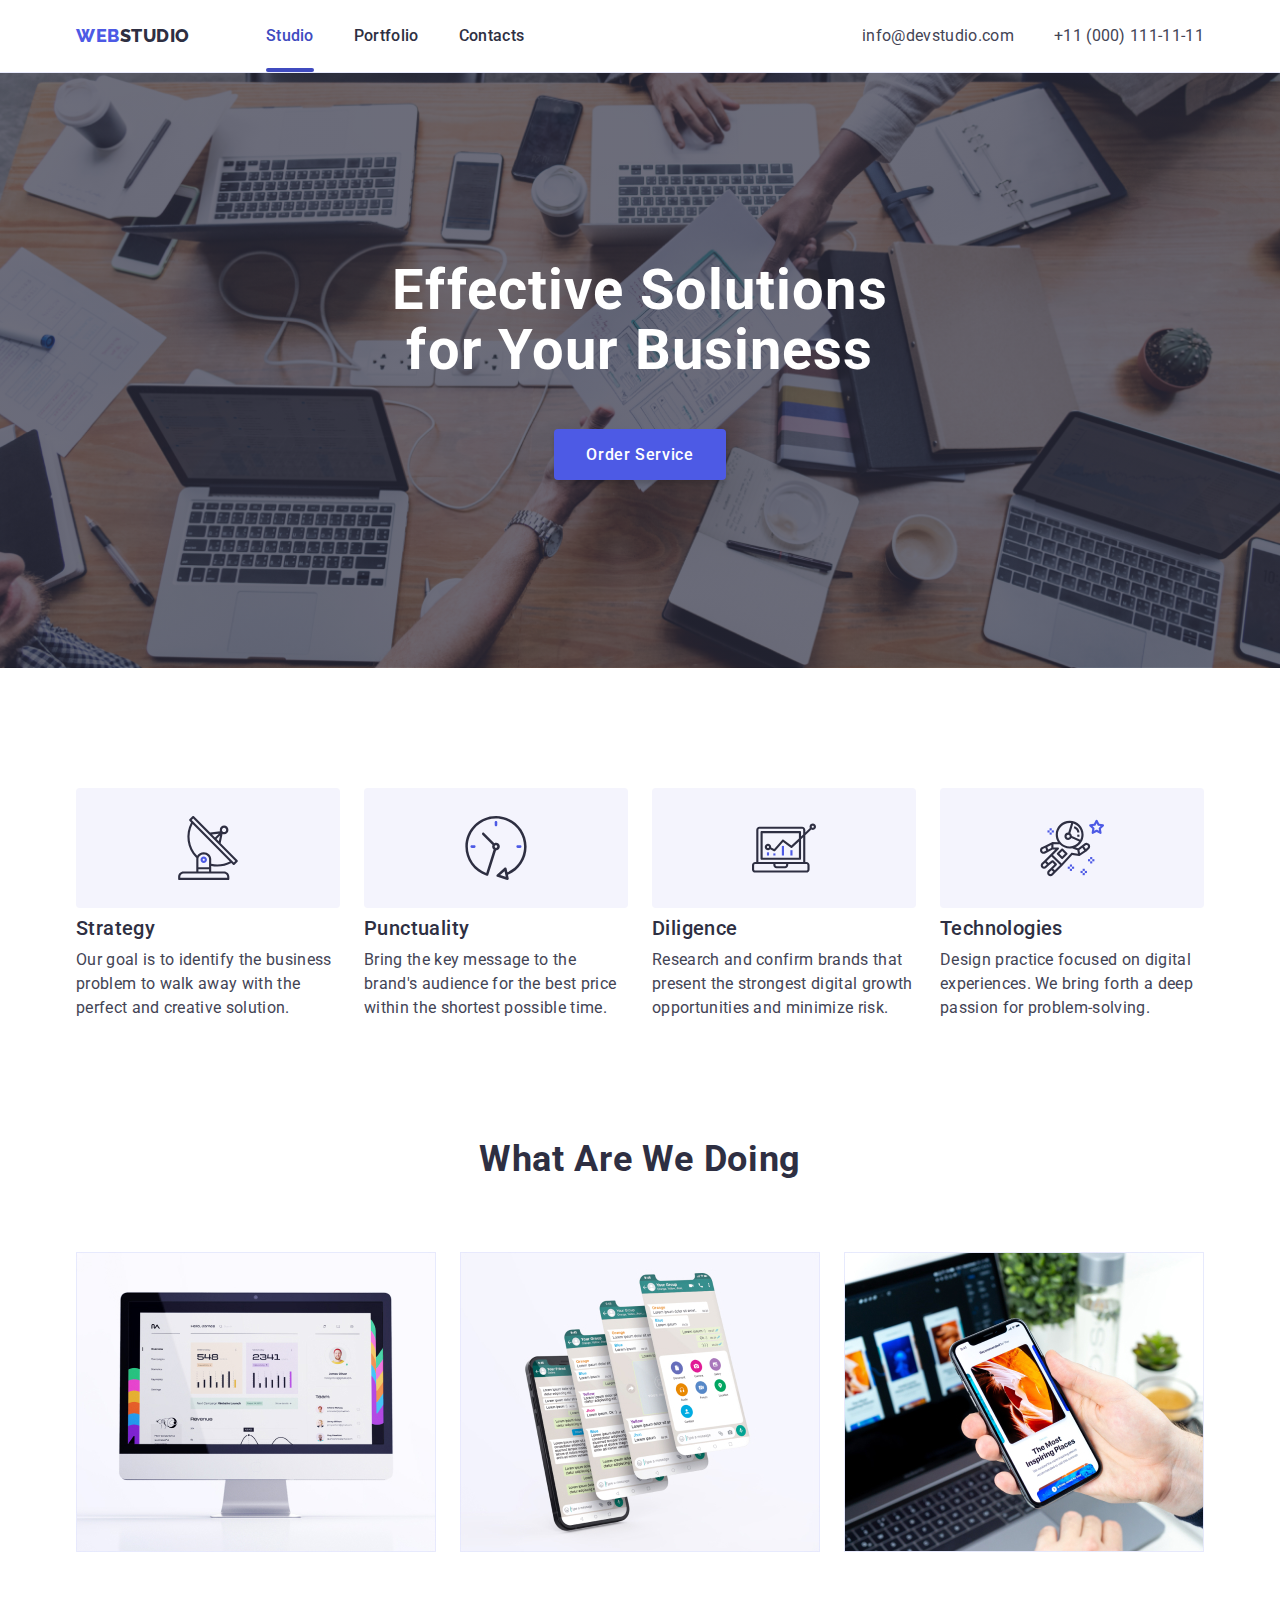
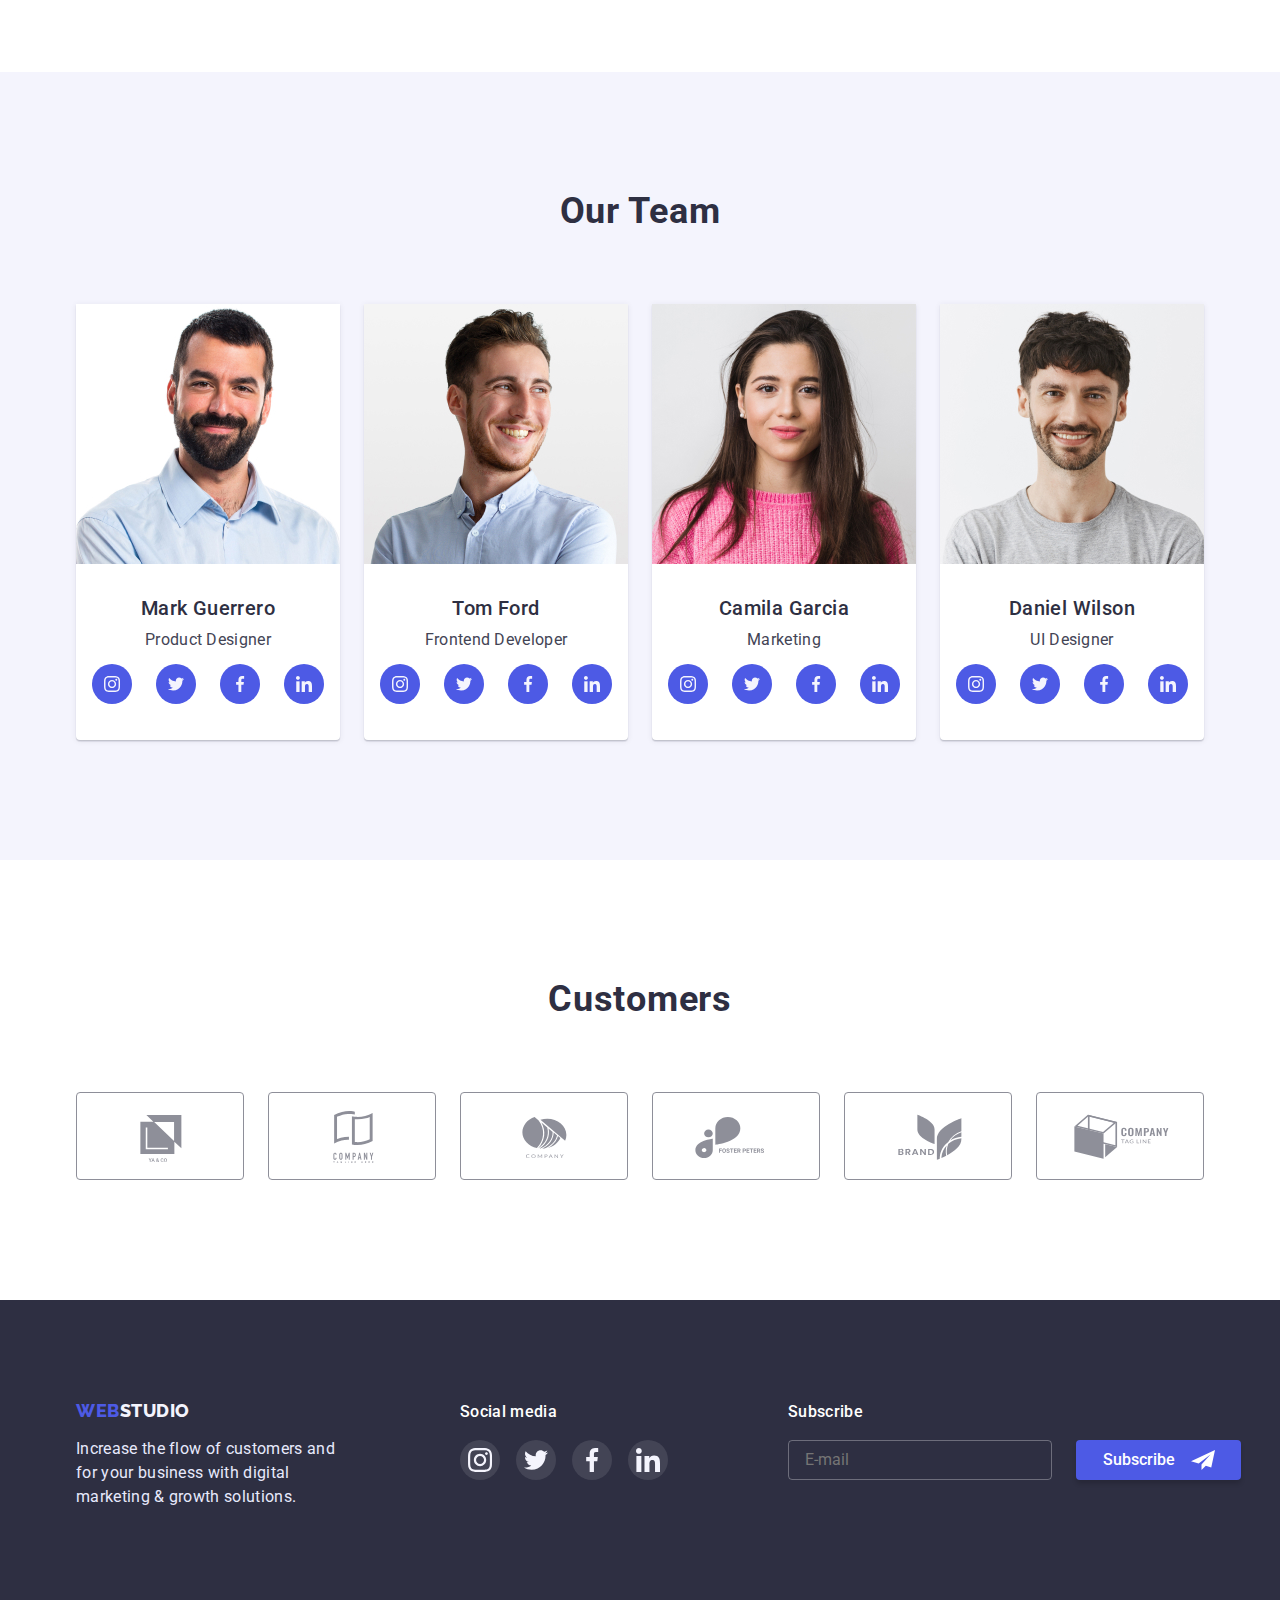
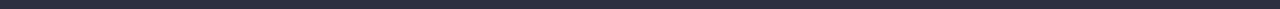
==== commit 8b04efe9: "added form to footer" ====
--- a/index.html
+++ b/index.html
@@ -398,10 +398,29 @@
             </li>
           </ul>
         </div>
+        <div class="subscribe-wrap">
+          <h3 class="subscribe-title">Subscribe</h3>
+          <form class="form-subscribe">
+            <span class="form-input-wrapper">
+              <input
+                type="email"
+                name="user_email"
+                class="form-input-subscribe"
+                placeholder="E-mail"
+              />
+            </span>
+              <button type="submit" class="form-submit-subscribe">
+                Subscribe
+                <svg class="form-input-icon" width="24" height="24">
+                  <use href="./images/sprite.svg#icon-letter"></use>
+                </svg>
+              </button>
+          </form>
+        </div>
       </div>
     </footer>
 
-    <div class="backdrop" data-modal>
+    <div class="backdrop is-hidden" data-modal>
       <div class="modal">
         <button type="button" class="modal-close-btn" data-modal-close>
           <svg class="modal-close-icon" width="8" height="8">
@@ -444,7 +463,6 @@
               </svg>
             </span>
           </label>
-
           <label class="modal-form-field">
             <span class="modal-form-input-desk">Email</span>
             <span class="modal-form-input-wrapper">
--- a/css/styles.css
+++ b/css/styles.css
@@ -678,6 +678,71 @@
     0px 1px 1px rgba(46, 47, 66, 0.16), 0px 2px 1px rgba(46, 47, 66, 0.08);
 }
 
+.form-subscribe {
+  display: flex;
+}
+
+.subscribe-title {
+  font-weight: 500;
+  font-size: 16px;
+  line-height: 1.5;
+  letter-spacing: 0.02em;
+  color: #ffffff;
+  margin-bottom: 16px;
+}
+
+.form-input-wrapper {
+  margin-right: 24px;
+}
+
+.form-input-wrapper:focus {
+  outline: none;
+  border-color: var(--accent-color);
+}
+
+.form-input-subscribe {
+  width: 264px;
+  height: 40px;
+  border: 1px solid rgba(255, 255, 255, 0.3);
+  border-radius: 4px;
+  background-color: transparent;
+  padding-left: 16px;
+  outline: none;
+  color: var(--accent-light-color);
+  transition: border-color var(--transition-duration-and-funs);
+}
+
+.form-input-subscribe:focus {
+  outline: none;
+  border-color: var(--accent-color);
+}
+
+.form-submit-subscribe {
+  display: flex;
+  justify-content: center;
+  align-items: center;
+  gap: 16px;
+  min-width: 165px;
+  height: 40px;
+  align-self: center;
+  font-weight: 500;
+  font-size: 16px;
+
+  color: var(--accent-light-color);
+  background: var(--accent-color);
+
+  box-shadow: 0px 4px 4px rgba(0, 0, 0, 0.15);
+  border: var(--accent-color);
+  border-radius: 4px;
+  transition: background-color var(--transition-duration-and-funs);
+}
+
+.form-submit-subscribe:hover,
+.form-submit-subscribe:focus {
+  background-color: #404bbf;
+  bottom: none;
+}
+
 /* ----------- MODAL WINDOW ---------- */
 
 .backdrop {
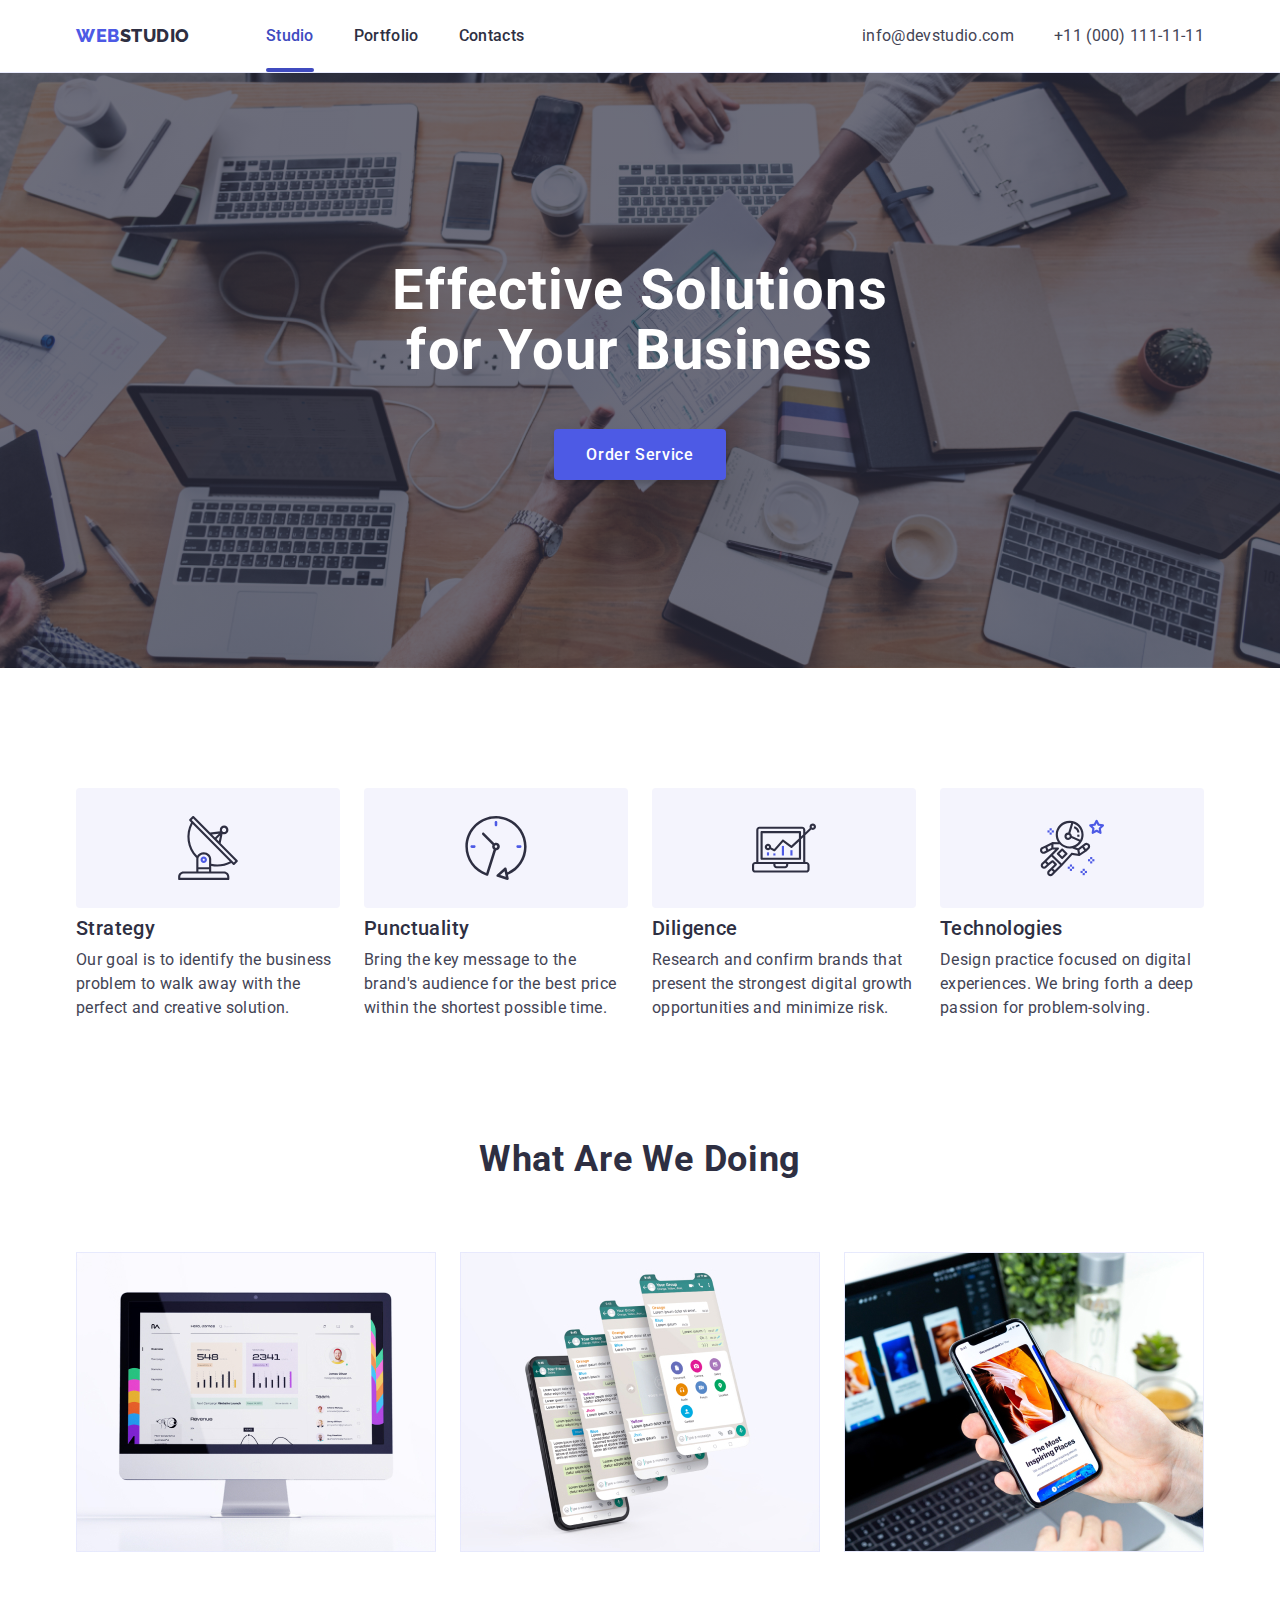
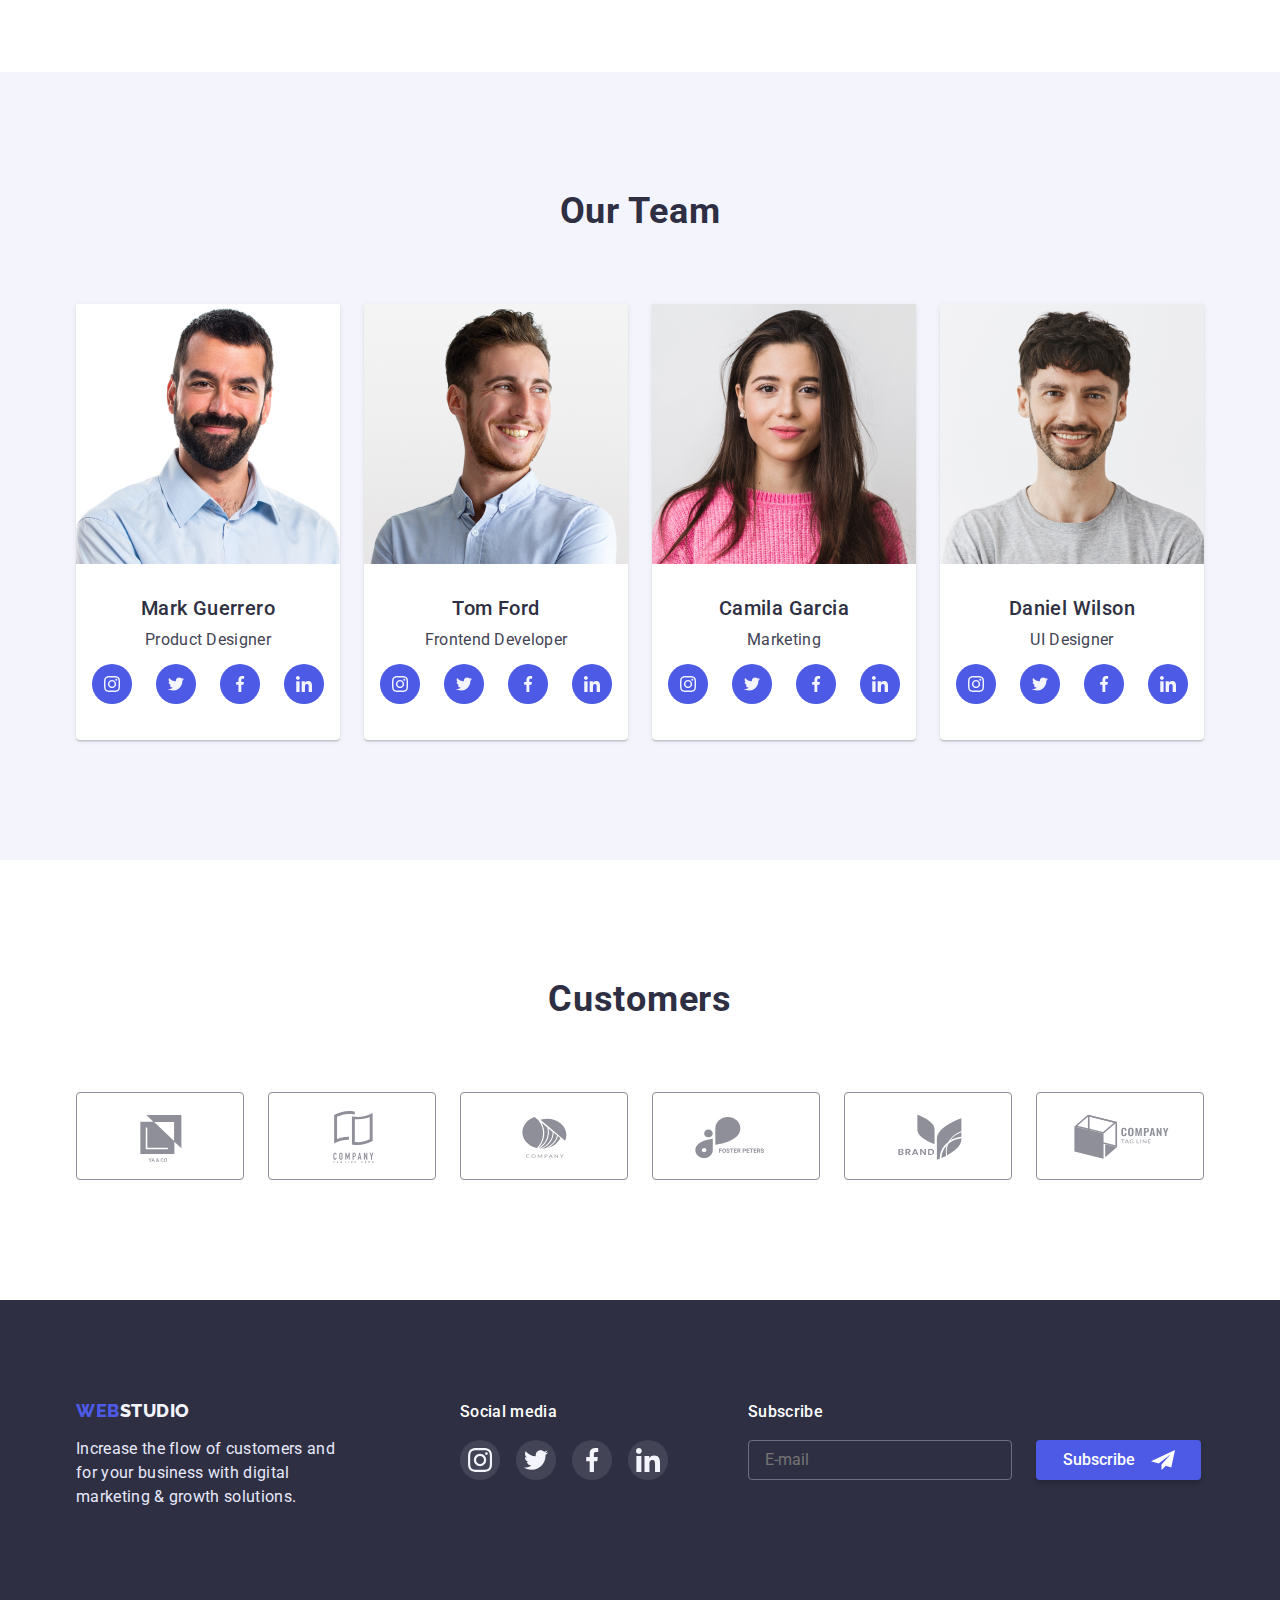
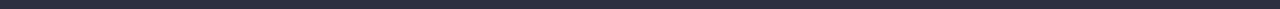
==== commit 21a42c2e: "fixed mistakes" ====
--- a/index.html
+++ b/index.html
@@ -489,7 +489,7 @@
           />
           <label for="user-policy" class="modal-form-check-desk"
             >I accept the terms and conditions of the&nbsp;
-            <a href="">Privacy Policy</a>
+            <a class="link-policy" href="#">Privacy Policy</a>
           </label>
           <button type="submit" class="modal-form-submit">Send</button>
         </form>
--- a/css/styles.css
+++ b/css/styles.css
@@ -474,7 +474,7 @@
 .footer > .container {
   display: flex;
   align-items: baseline;
-  gap: 120px;
+  /* gap: 120px; */
 }
 
 .logo-footer {
@@ -499,11 +499,13 @@
   line-height: 1.5;
   letter-spacing: 0.02em;
   color: #e7e9fc;
+  margin-right: 120px;
 }
 
 .footer .social-media {
   display: flex;
   flex-direction: column;
+  margin-right: 80px;
 }
 
 .social-media-title {
@@ -967,3 +969,7 @@
   background-color: #404bbf;
   bottom: none;
 }
+
+.link-policy {
+  color: var(--accent-color);
+}